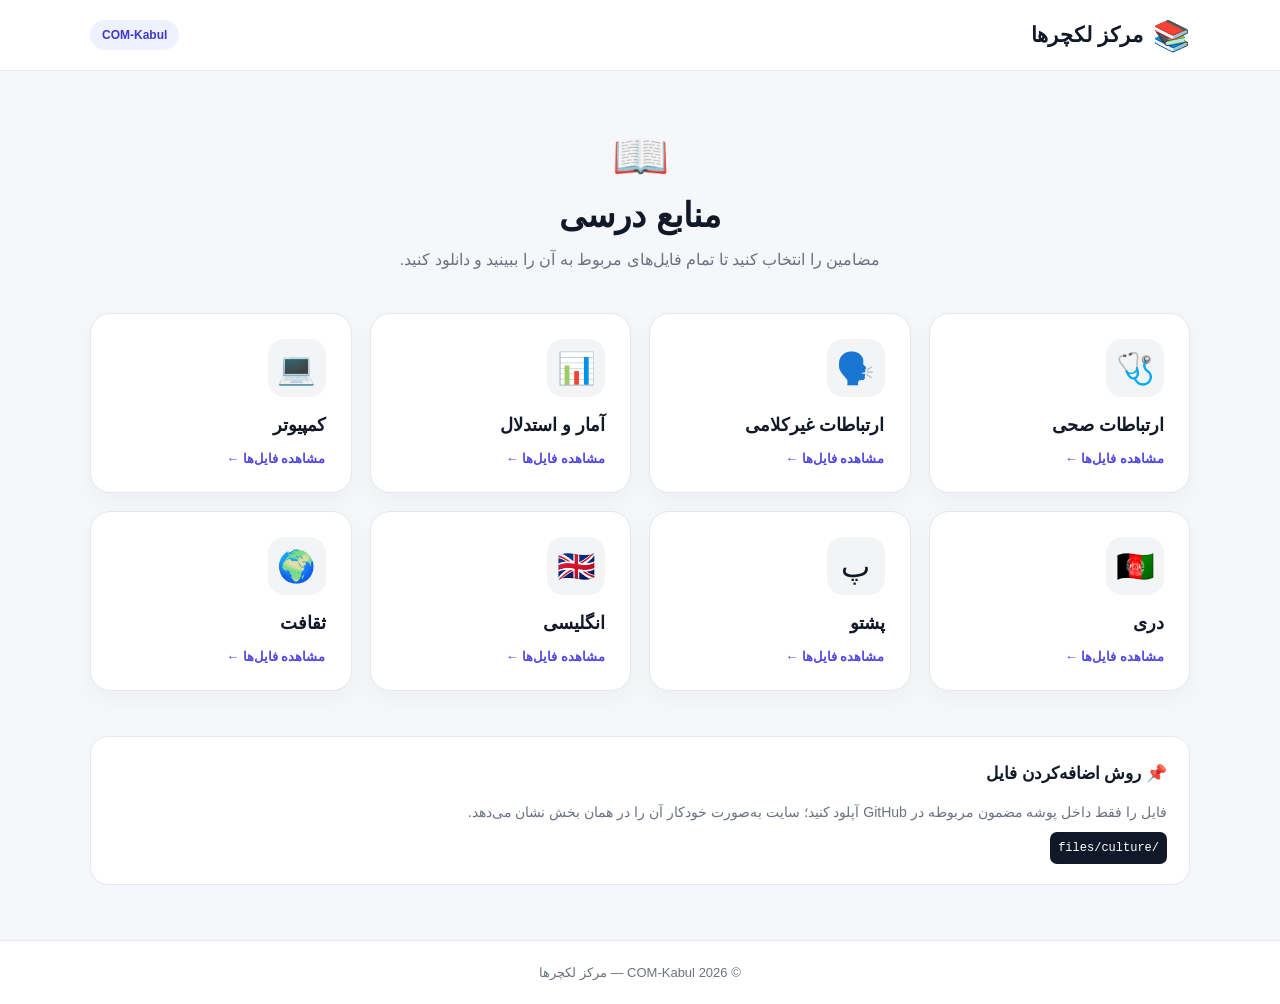
==== index.html @ bfc45552 "Add files via upload" ====
<!DOCTYPE html>
<html lang="fa" dir="rtl">
<head>
  <meta charset="UTF-8">
  <meta name="viewport" content="width=device-width, initial-scale=1.0">
  <meta name="theme-color" content="#111827">
  <title>مرکز لکچرها | COM-Kabul</title>
  <link rel="stylesheet" href="style.css">
</head>
<body>
<header class="topbar">
  <div class="container topbar-inner">
    <a class="brand" href="index.html"><span class="brand-icon">📚</span><span>مرکز لکچرها</span></a>
    <span class="badge">COM-Kabul</span>
  </div>
</header>

<main class="container">
  <section class="hero">
    <div class="hero-mark">📖</div>
    <h1>منابع درسی</h1>
    <p>مضامین را انتخاب کنید تا تمام فایل‌های مربوط به آن را ببینید و دانلود کنید.</p>
  </section>

  <section class="subjects" aria-label="مضامین">
    <a class="subject-card" href="subject.html?subject=sehat"><span class="subject-icon">🩺</span><h2>ارتباطات صحی</h2><span class="view">مشاهده فایل‌ها ←</span></a>
    <a class="subject-card" href="subject.html?subject=nonverbal"><span class="subject-icon">🗣️</span><h2>ارتباطات غیرکلامی</h2><span class="view">مشاهده فایل‌ها ←</span></a>
    <a class="subject-card" href="subject.html?subject=statistics"><span class="subject-icon">📊</span><h2>آمار و استدلال</h2><span class="view">مشاهده فایل‌ها ←</span></a>
    <a class="subject-card" href="subject.html?subject=computer"><span class="subject-icon">💻</span><h2>کمپیوتر</h2><span class="view">مشاهده فایل‌ها ←</span></a>
    <a class="subject-card" href="subject.html?subject=dari"><span class="subject-icon">🇦🇫</span><h2>دری</h2><span class="view">مشاهده فایل‌ها ←</span></a>
    <a class="subject-card" href="subject.html?subject=pashto"><span class="subject-icon">پ</span><h2>پشتو</h2><span class="view">مشاهده فایل‌ها ←</span></a>
    <a class="subject-card" href="subject.html?subject=english"><span class="subject-icon">🇬🇧</span><h2>انگلیسی</h2><span class="view">مشاهده فایل‌ها ←</span></a>
    <a class="subject-card" href="subject.html?subject=culture"><span class="subject-icon">🌍</span><h2>ثقافت</h2><span class="view">مشاهده فایل‌ها ←</span></a>
  </section>

  <section class="how">
    <h2>📌 روش اضافه‌کردن فایل</h2>
    <p>فایل را فقط داخل پوشه مضمون مربوطه در GitHub آپلود کنید؛ سایت به‌صورت خودکار آن را در همان بخش نشان می‌دهد.</p>
    <code>files/culture/</code>
  </section>
</main>

<footer><div class="container">© 2026 COM-Kabul — مرکز لکچرها</div></footer>
</body>
</html>
---- style.css ----
*{box-sizing:border-box;margin:0;padding:0}
:root{--bg:#f5f7fb;--card:#fff;--text:#111827;--muted:#6b7280;--line:#e5e7eb;--accent:#4f46e5;--accent2:#3730a3}
body{font-family:Tahoma,Arial,sans-serif;background:var(--bg);color:var(--text);min-height:100vh}
a{text-decoration:none;color:inherit}
.container{width:min(1100px,92%);margin:auto}
.topbar{background:#fff;border-bottom:1px solid var(--line);position:sticky;top:0;z-index:20}
.topbar-inner{min-height:70px;display:flex;align-items:center;justify-content:space-between;gap:15px}
.brand{display:flex;align-items:center;gap:10px;font-size:21px;font-weight:800}
.brand-icon{font-size:30px}
.badge{font-size:12px;background:#eef2ff;color:#4338ca;padding:8px 12px;border-radius:999px;font-weight:700}
.hero{text-align:center;padding:58px 15px 38px}
.hero-mark{font-size:46px;margin-bottom:12px}
.hero h1{font-size:34px;margin-bottom:10px}
.hero p{color:var(--muted);line-height:1.9}
.subjects{display:grid;grid-template-columns:repeat(auto-fit,minmax(230px,1fr));gap:18px;padding-bottom:35px}
.subject-card{background:var(--card);border:1px solid var(--line);border-radius:20px;padding:25px;box-shadow:0 8px 25px rgba(0,0,0,.04);transition:.2s}
.subject-card:hover{transform:translateY(-5px);box-shadow:0 15px 35px rgba(0,0,0,.08);border-color:#c7d2fe}
.subject-icon{display:grid;place-items:center;width:58px;height:58px;border-radius:16px;background:#f3f4f6;font-size:31px;margin-bottom:17px}
.subject-card h2{font-size:18px;margin-bottom:13px}
.view{color:var(--accent);font-size:13px;font-weight:700}
.how{background:#fff;border:1px solid var(--line);border-radius:18px;padding:20px 22px;margin:10px 0 55px;line-height:2}
.how h2{font-size:17px;margin-bottom:7px}
.how p{color:var(--muted);font-size:14px}
code{display:inline-block;direction:ltr;background:#111827;color:#fff;padding:4px 8px;border-radius:7px;font-size:12px;margin-top:6px}
footer{border-top:1px solid var(--line);background:#fff;color:var(--muted);text-align:center;padding:24px;margin-top:20px;font-size:13px}
.back-row{padding-top:30px}
.back{color:var(--accent);font-weight:700;font-size:14px}
.subject-head{display:flex;align-items:center;gap:18px;background:#fff;border:1px solid var(--line);border-radius:20px;padding:23px;margin:25px 0 18px}
.subject-big-icon{width:64px;height:64px;display:grid;place-items:center;background:#f3f4f6;border-radius:18px;font-size:34px}
.subject-head h1{font-size:27px;margin-bottom:7px}
.subject-head p{color:var(--muted);font-size:14px}
.toolbar{display:flex;gap:10px;margin-bottom:13px}
.toolbar input{flex:1;border:1px solid var(--line);background:#fff;border-radius:13px;padding:14px 16px;font:inherit;font-size:14px;outline:none}
.toolbar input:focus{border-color:#a5b4fc;box-shadow:0 0 0 3px #eef2ff}
.toolbar button{border:0;background:#111827;color:#fff;border-radius:13px;padding:0 18px;font:inherit;cursor:pointer}
.status{color:var(--muted);font-size:13px;margin:12px 2px}
.file-list{display:flex;flex-direction:column;gap:12px;padding-bottom:55px}
.file-card{display:flex;align-items:center;gap:15px;background:#fff;border:1px solid var(--line);border-radius:16px;padding:15px 16px}
.file-card[hidden]{display:none}
.file-icon{width:45px;min-width:45px;height:45px;display:grid;place-items:center;background:#f9fafb;border-radius:12px;font-size:26px}
.file-info{flex:1;min-width:0}
.file-info h2{font-size:15px;line-height:1.7;overflow-wrap:anywhere}
.file-info p{color:#9ca3af;font-size:11px;margin-top:3px}
.file-actions{display:flex;gap:8px;align-items:center}
.open-btn,.download-btn{padding:9px 12px;border-radius:9px;font-size:12px;font-weight:700;white-space:nowrap}
.open-btn{background:#f3f4f6;color:#374151}
.download-btn{background:var(--accent);color:#fff}
.download-btn:hover{background:var(--accent2)}
.empty,.error{background:#fff;border:1px solid var(--line);border-radius:16px;padding:30px;text-align:center;line-height:2}
.error{color:#b91c1c}
.error small{color:var(--muted)}
@media(max-width:600px){
 .topbar-inner{min-height:62px}.brand{font-size:17px}.badge{font-size:10px}
 .hero{padding:38px 10px 28px}.hero h1{font-size:28px}
 .subjects{grid-template-columns:1fr 1fr;gap:12px}.subject-card{padding:18px 15px;border-radius:16px}.subject-icon{width:48px;height:48px;font-size:25px;margin-bottom:12px}.subject-card h2{font-size:15px}.view{font-size:11px}
 .subject-head{padding:17px}.subject-big-icon{width:52px;height:52px;font-size:28px}.subject-head h1{font-size:22px}
 .toolbar{flex-direction:column}.toolbar button{height:45px}
 .file-card{align-items:flex-start}.file-actions{flex-direction:column}.open-btn,.download-btn{width:78px;text-align:center;padding:9px 6px}
}
@media(max-width:380px){.subjects{grid-template-columns:1fr}.file-card{gap:10px}.file-icon{min-width:38px;width:38px}}
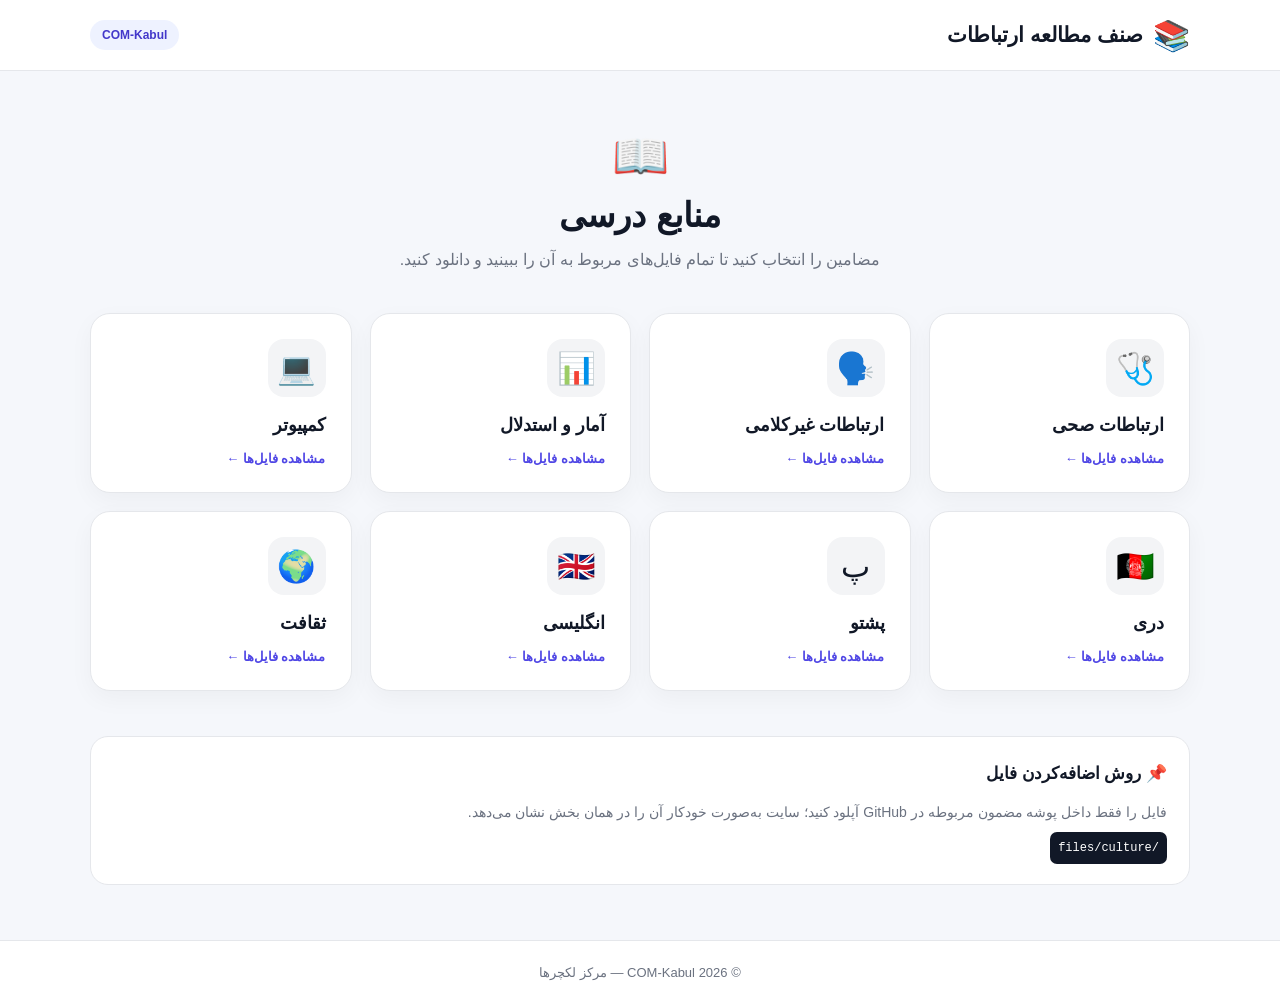
==== commit 55bc391e: "Update title and header text in index.html" ====
--- a/index.html
+++ b/index.html
@@ -4,13 +4,13 @@
   <meta charset="UTF-8">
   <meta name="viewport" content="width=device-width, initial-scale=1.0">
   <meta name="theme-color" content="#111827">
-  <title>مرکز لکچرها | COM-Kabul</title>
+  <title> صنف مطالعه ارتباطات | COM-Kabul</title>
   <link rel="stylesheet" href="style.css">
 </head>
 <body>
 <header class="topbar">
   <div class="container topbar-inner">
-    <a class="brand" href="index.html"><span class="brand-icon">📚</span><span>مرکز لکچرها</span></a>
+    <a class="brand" href="index.html"><span class="brand-icon">📚</span><span>صنف مطالعه ارتباطات</span></a>
     <span class="badge">COM-Kabul</span>
   </div>
 </header>
@@ -42,4 +42,4 @@
 
 <footer><div class="container">© 2026 COM-Kabul — مرکز لکچرها</div></footer>
 </body>
-</html>+</html>
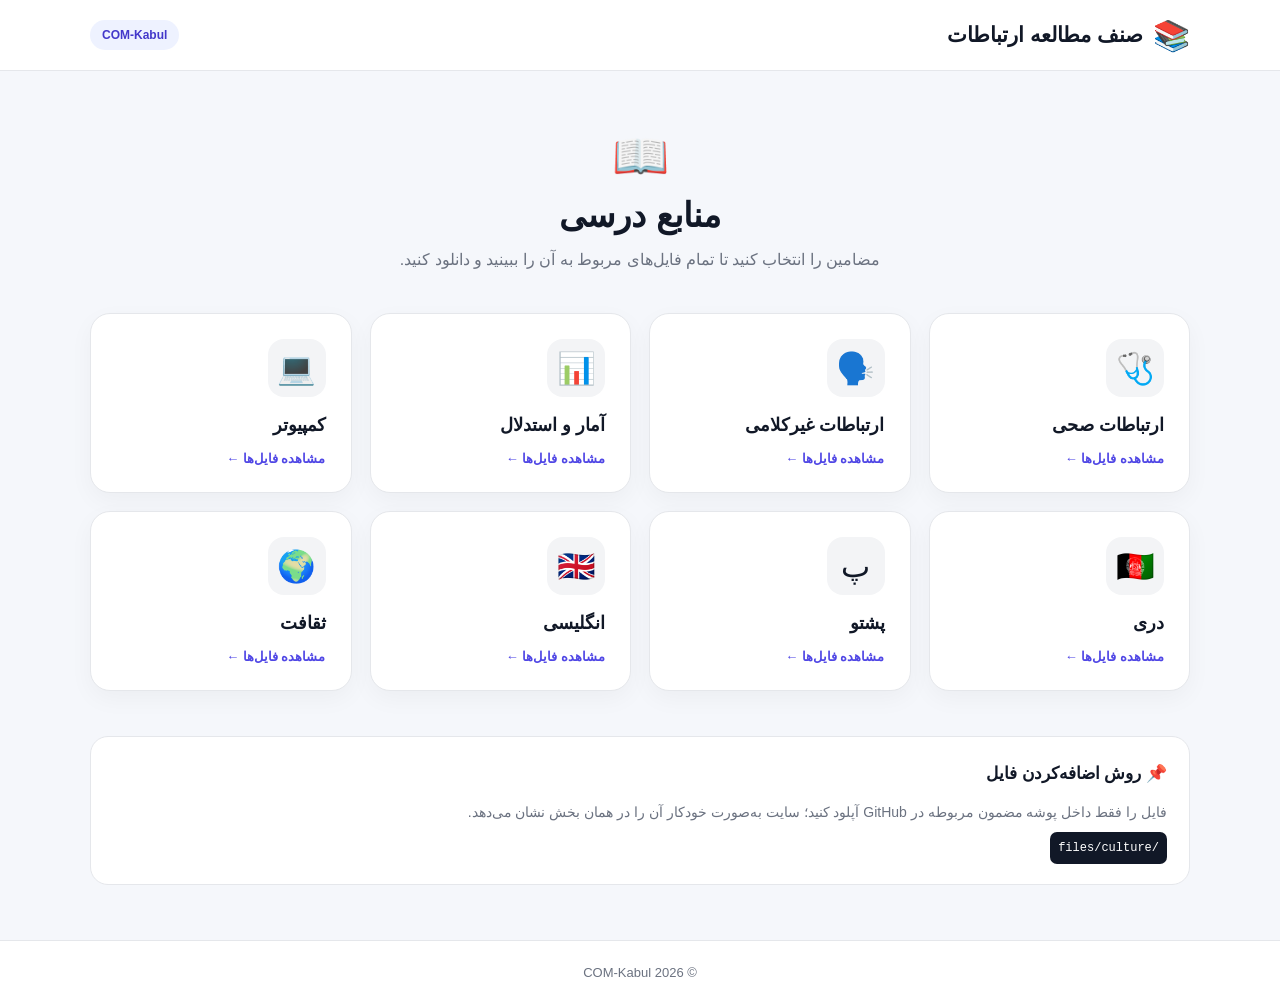
==== commit 5fb01fcc: "Update index.html" ====
--- a/index.html
+++ b/index.html
@@ -40,6 +40,6 @@
   </section>
 </main>
 
-<footer><div class="container">© 2026 COM-Kabul — مرکز لکچرها</div></footer>
+<footer><div class="container">© 2026 COM-Kabul</div></footer>
 </body>
 </html>
